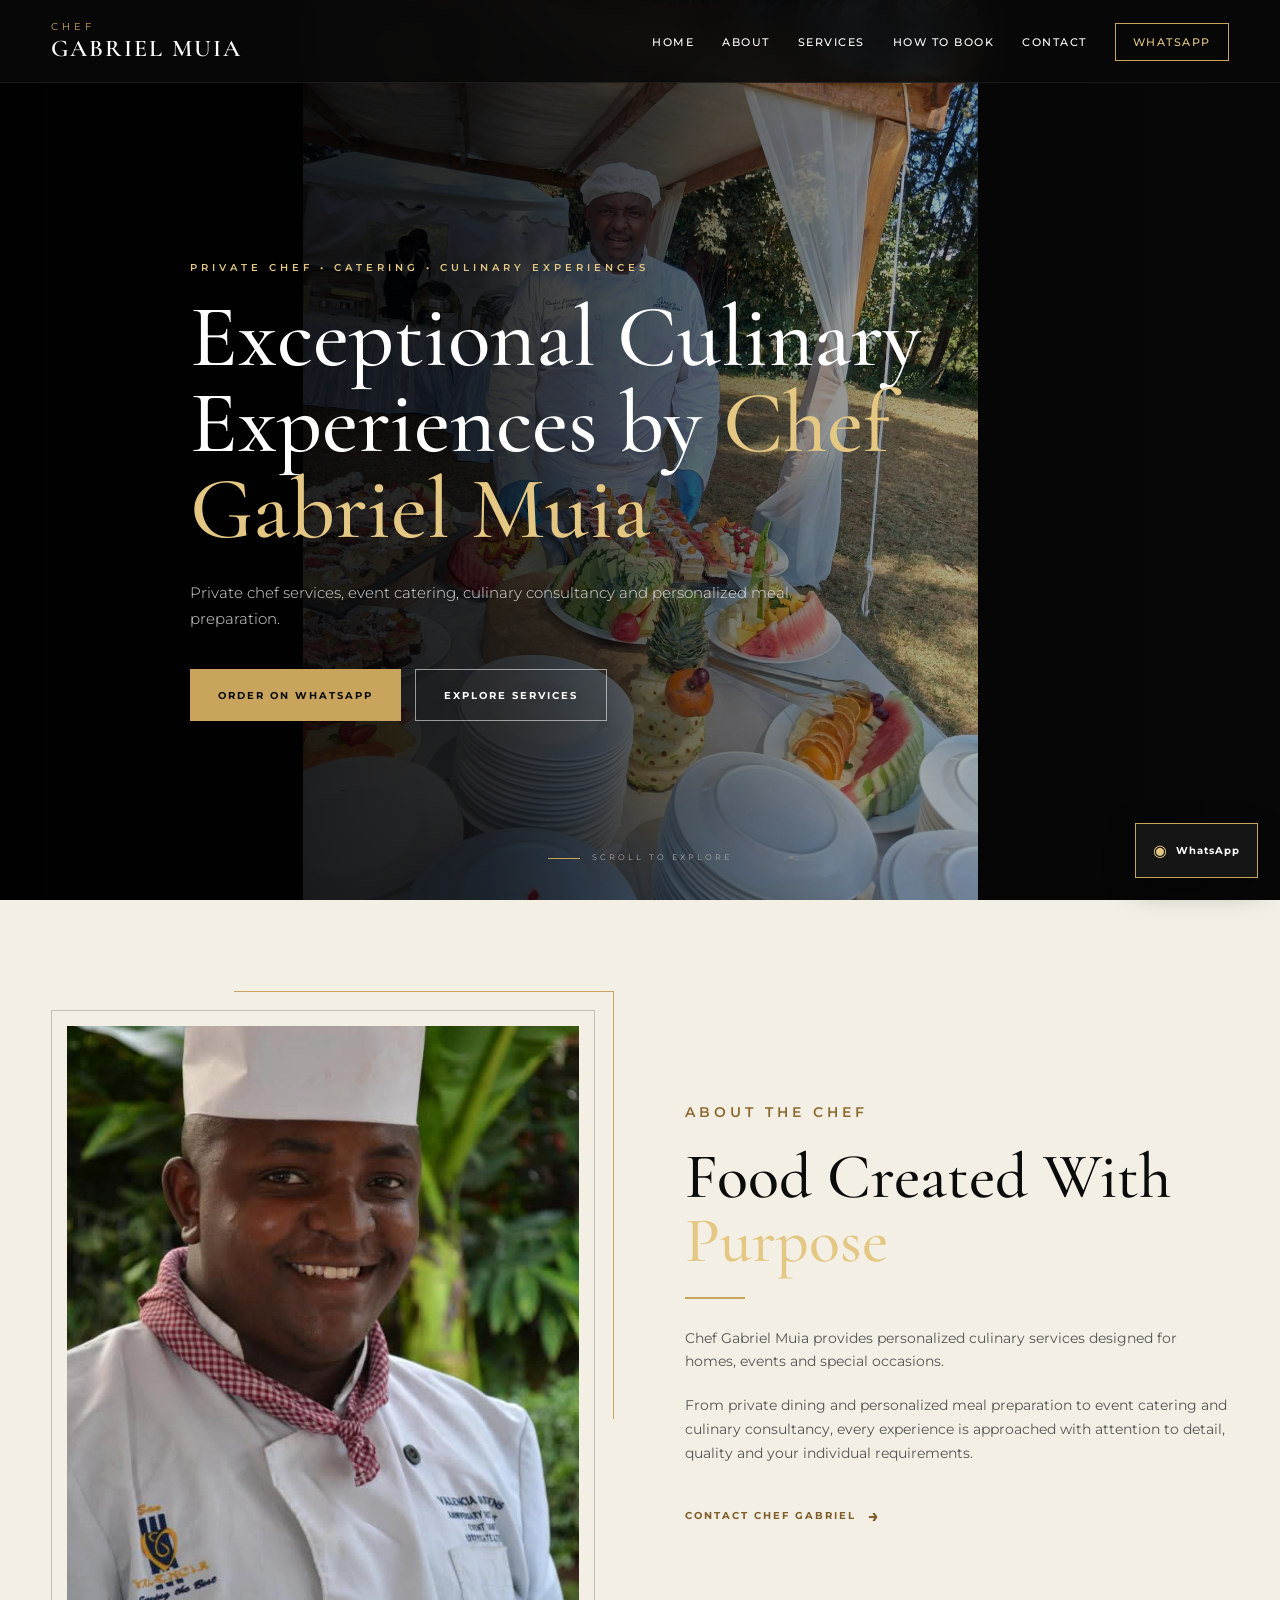
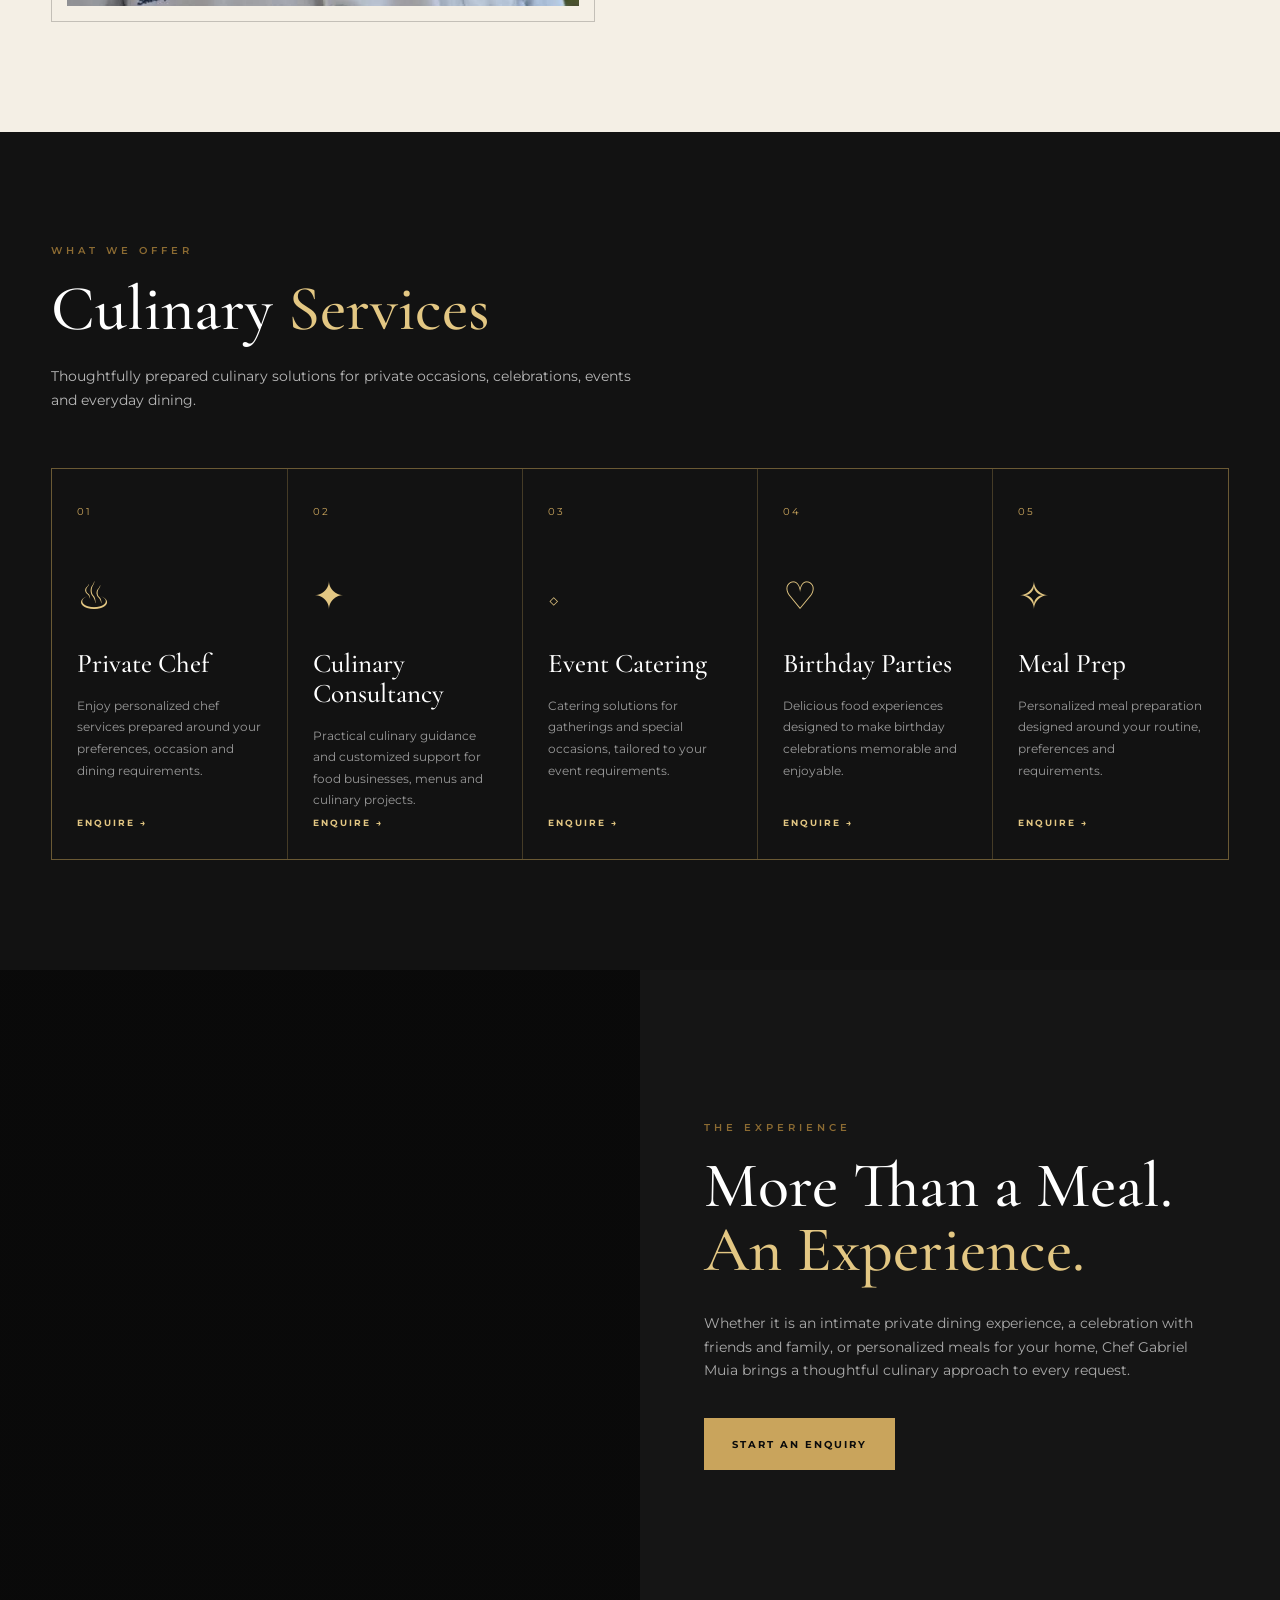
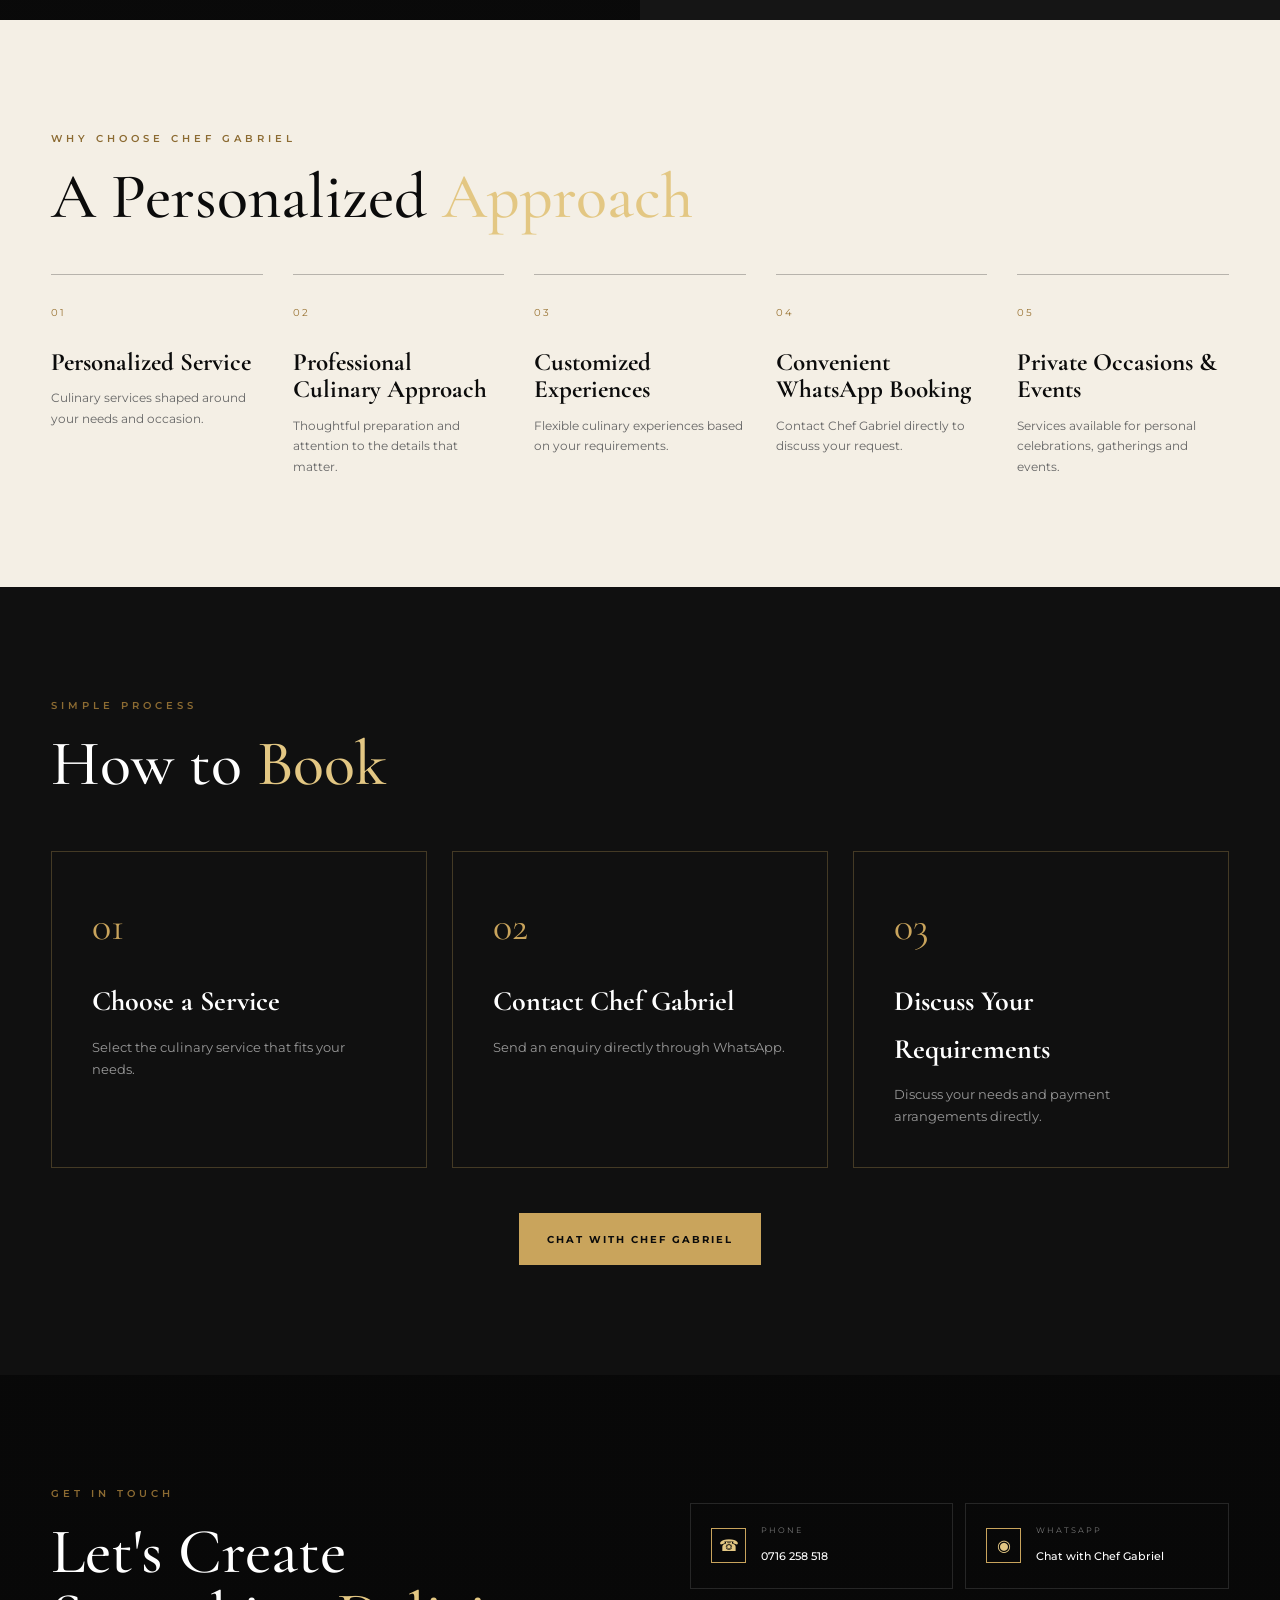
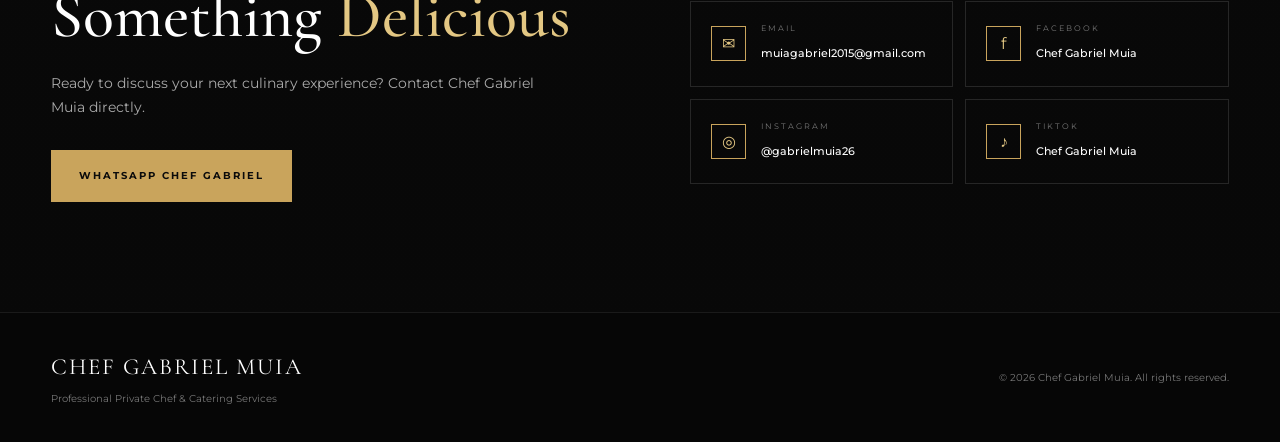
==== index.html @ 77386d3d "Chef Gabriel Muia website" ====
<!DOCTYPE html>
<html lang="en">
<head>
    <meta charset="UTF-8">
    <meta name="viewport" content="width=device-width, initial-scale=1.0">

    <title>Chef Gabriel Muia | Private Chef & Catering Services</title>

    <meta name="description" content="Chef Gabriel Muia offers Private Chef services, Culinary Consultancy, Event Catering, Birthday Parties and personalized Meal Prep. Enquire and order directly on WhatsApp.">

    <meta name="theme-color" content="#0b0b0b">

    <link rel="preconnect" href="https://fonts.googleapis.com">
    <link rel="preconnect" href="https://fonts.gstatic.com" crossorigin>
    <link href="https://fonts.googleapis.com/css2?family=Cormorant+Garamond:wght@400;500;600;700&family=Montserrat:wght@300;400;500;600;700&display=swap" rel="stylesheet">

    <link rel="stylesheet" href="style.css">
</head>

<body>

    <!-- NAVIGATION -->
    <header class="header">
        <nav class="navbar container">

            <a href="#home" class="logo">
                <span>CHEF</span>
                <strong>GABRIEL MUIA</strong>
            </a>

            <button class="menu-toggle" id="menuToggle" aria-label="Open navigation menu">
                <span></span>
                <span></span>
                <span></span>
            </button>

            <ul class="nav-links" id="navLinks">
                <li><a href="#home">Home</a></li>
                <li><a href="#about">About</a></li>
                <li><a href="#services">Services</a></li>
                <li><a href="#booking">How to Book</a></li>
                <li><a href="#contact">Contact</a></li>
                <li>
                    <a href="https://wa.me/254716258518?text=Hello%20Chef%20Gabriel%20Muia%2C%20I%20would%20like%20to%20make%20an%20enquiry%20about%20your%20services."
                       class="nav-whatsapp"
                       target="_blank"
                       rel="noopener">
                        WhatsApp
                    </a>
                </li>
            </ul>

        </nav>
    </header>


    <!-- HERO -->
    <main>

        <section class="hero" id="home">

            <div class="hero-overlay"></div>

            <div class="hero-content container">

                <p class="eyebrow">PRIVATE CHEF • CATERING • CULINARY EXPERIENCES</p>

                <h1>Exceptional Culinary Experiences by <span>Chef Gabriel Muia</span></h1>

                <p class="hero-text">
                    Private chef services, event catering, culinary consultancy
                    and personalized meal preparation.
                </p>

                <div class="hero-buttons">

                    <a href="https://wa.me/254716258518?text=Hello%20Chef%20Gabriel%20Muia%2C%20I%20would%20like%20to%20make%20an%20enquiry%20about%20your%20services."
                       class="btn btn-gold"
                       target="_blank"
                       rel="noopener">
                        ORDER ON WHATSAPP
                    </a>

                    <a href="#services" class="btn btn-outline">
                        EXPLORE SERVICES
                    </a>

                </div>

            </div>

            <div class="scroll-indicator">
                <span></span>
                SCROLL TO EXPLORE
            </div>

        </section>


        <!-- ABOUT -->
        <section class="about section" id="about">

            <div class="container about-grid">

                <div class="about-image reveal">
                    <div class="image-frame">
                        <img
                            <img
    src="chef-gabriel.jpg"
    alt="Chef Gabriel Muia"
    loading="lazy">
                    </div>
                </div>

                <div class="about-content reveal">

                    <p class="section-label">ABOUT THE CHEF</p>

                    <h2>Food Created With <span>Purpose</span></h2>

                    <div class="gold-line"></div>

                    <p>
                        Chef Gabriel Muia provides personalized culinary services
                        designed for homes, events and special occasions.
                    </p>

                    <p>
                        From private dining and personalized meal preparation
                        to event catering and culinary consultancy, every
                        experience is approached with attention to detail,
                        quality and your individual requirements.
                    </p>

                    <a href="#contact" class="text-link">
                        CONTACT CHEF GABRIEL
                        <span>→</span>
                    </a>

                </div>

            </div>

        </section>


        <!-- SERVICES -->
        <section class="services section" id="services">

            <div class="container">

                <div class="section-heading reveal">

                    <p class="section-label">WHAT WE OFFER</p>

                    <h2>Culinary <span>Services</span></h2>

                    <p>
                        Thoughtfully prepared culinary solutions for private
                        occasions, celebrations, events and everyday dining.
                    </p>

                </div>


                <div class="services-grid">

                    <article class="service-card reveal">

                        <div class="service-number">01</div>

                        <div class="service-icon">♨</div>

                        <h3>Private Chef</h3>

                        <p>
                            Enjoy personalized chef services prepared around
                            your preferences, occasion and dining requirements.
                        </p>

                        <a href="https://wa.me/254716258518?text=Hello%20Chef%20Gabriel%20Muia%2C%20I%20am%20interested%20in%20your%20Private%20Chef%20service."
                           target="_blank"
                           rel="noopener">
                            ENQUIRE →
                        </a>

                    </article>


                    <article class="service-card reveal">

                        <div class="service-number">02</div>

                        <div class="service-icon">✦</div>

                        <h3>Culinary Consultancy</h3>

                        <p>
                            Practical culinary guidance and customized support
                            for food businesses, menus and culinary projects.
                        </p>

                        <a href="https://wa.me/254716258518?text=Hello%20Chef%20Gabriel%20Muia%2C%20I%20am%20interested%20in%20Culinary%20Consultancy."
                           target="_blank"
                           rel="noopener">
                            ENQUIRE →
                        </a>

                    </article>


                    <article class="service-card reveal">

                        <div class="service-number">03</div>

                        <div class="service-icon">◇</div>

                        <h3>Event Catering</h3>

                        <p>
                            Catering solutions for gatherings and special
                            occasions, tailored to your event requirements.
                        </p>

                        <a href="https://wa.me/254716258518?text=Hello%20Chef%20Gabriel%20Muia%2C%20I%20am%20interested%20in%20Event%20Catering."
                           target="_blank"
                           rel="noopener">
                            ENQUIRE →
                        </a>

                    </article>


                    <article class="service-card reveal">

                        <div class="service-number">04</div>

                        <div class="service-icon">♡</div>

                        <h3>Birthday Parties</h3>

                        <p>
                            Delicious food experiences designed to make birthday
                            celebrations memorable and enjoyable.
                        </p>

                        <a href="https://wa.me/254716258518?text=Hello%20Chef%20Gabriel%20Muia%2C%20I%20am%20interested%20in%20Birthday%20Party%20catering."
                           target="_blank"
                           rel="noopener">
                            ENQUIRE →
                        </a>

                    </article>


                    <article class="service-card reveal">

                        <div class="service-number">05</div>

                        <div class="service-icon">✧</div>

                        <h3>Meal Prep</h3>

                        <p>
                            Personalized meal preparation designed around your
                            routine, preferences and requirements.
                        </p>

                        <a href="https://wa.me/254716258518?text=Hello%20Chef%20Gabriel%20Muia%2C%20I%20am%20interested%20in%20Meal%20Prep."
                           target="_blank"
                           rel="noopener">
                            ENQUIRE →
                        </a>

                    </article>

                </div>

            </div>

        </section>


        <!-- FEATURE -->
        <section class="feature-section">

            <div class="feature-image"></div>

            <div class="feature-content">

                <p class="section-label">THE EXPERIENCE</p>

                <h2>More Than a Meal.<br><span>An Experience.</span></h2>

                <p>
                    Whether it is an intimate private dining experience,
                    a celebration with friends and family, or personalized
                    meals for your home, Chef Gabriel Muia brings a thoughtful
                    culinary approach to every request.
                </p>

                <a href="https://wa.me/254716258518?text=Hello%20Chef%20Gabriel%20Muia%2C%20I%20would%20like%20to%20discuss%20a%20culinary experience."
                   class="btn btn-gold"
                   target="_blank"
                   rel="noopener">
                    START AN ENQUIRY
                </a>

            </div>

        </section>


        <!-- WHY CHOOSE US -->
        <section class="why section">

            <div class="container">

                <div class="section-heading reveal">

                    <p class="section-label">WHY CHOOSE CHEF GABRIEL</p>

                    <h2>A Personalized <span>Approach</span></h2>

                </div>


                <div class="why-grid">

                    <div class="why-item reveal">
                        <span>01</span>
                        <h3>Personalized Service</h3>
                        <p>
                            Culinary services shaped around your needs and occasion.
                        </p>
                    </div>

                    <div class="why-item reveal">
                        <span>02</span>
                        <h3>Professional Culinary Approach</h3>
                        <p>
                            Thoughtful preparation and attention to the details
                            that matter.
                        </p>
                    </div>

                    <div class="why-item reveal">
                        <span>03</span>
                        <h3>Customized Experiences</h3>
                        <p>
                            Flexible culinary experiences based on your requirements.
                        </p>
                    </div>

                    <div class="why-item reveal">
                        <span>04</span>
                        <h3>Convenient WhatsApp Booking</h3>
                        <p>
                            Contact Chef Gabriel directly to discuss your request.
                        </p>
                    </div>

                    <div class="why-item reveal">
                        <span>05</span>
                        <h3>Private Occasions & Events</h3>
                        <p>
                            Services available for personal celebrations,
                            gatherings and events.
                        </p>
                    </div>

                </div>

            </div>

        </section>


        <!-- HOW TO BOOK -->
        <section class="booking section" id="booking">

            <div class="container">

                <div class="section-heading reveal">

                    <p class="section-label">SIMPLE PROCESS</p>

                    <h2>How to <span>Book</span></h2>

                </div>


                <div class="booking-grid">

                    <div class="booking-step reveal">
                        <div class="step-number">01</div>
                        <h3>Choose a Service</h3>
                        <p>Select the culinary service that fits your needs.</p>
                    </div>

                    <div class="booking-step reveal">
                        <div class="step-number">02</div>
                        <h3>Contact Chef Gabriel</h3>
                        <p>Send an enquiry directly through WhatsApp.</p>
                    </div>

                    <div class="booking-step reveal">
                        <div class="step-number">03</div>
                        <h3>Discuss Your Requirements</h3>
                        <p>Discuss your needs and payment arrangements directly.</p>
                    </div>

                </div>


                <div class="booking-action reveal">

                    <a href="https://wa.me/254716258518?text=Hello%20Chef%20Gabriel%20Muia%2C%20I%20would%20like%20to%20make%20an%20enquiry%20about%20your%20services."
                       class="btn btn-gold"
                       target="_blank"
                       rel="noopener">
                        CHAT WITH CHEF GABRIEL
                    </a>

                </div>

            </div>

        </section>


        <!-- CONTACT -->
        <section class="contact section" id="contact">

            <div class="container contact-grid">

                <div class="contact-intro reveal">

                    <p class="section-label">GET IN TOUCH</p>

                    <h2>Let's Create Something <span>Delicious</span></h2>

                    <p>
                        Ready to discuss your next culinary experience?
                        Contact Chef Gabriel Muia directly.
                    </p>

                    <a href="https://wa.me/254716258518?text=Hello%20Chef%20Gabriel%20Muia%2C%20I%20would%20like%20to%20make%20an%20enquiry%20about%20your%20services."
                       class="btn btn-gold"
                       target="_blank"
                       rel="noopener">
                        WHATSAPP CHEF GABRIEL
                    </a>

                </div>


                <div class="contact-details reveal">

                    <a href="tel:0716258518" class="contact-item">
                        <span class="contact-icon">☎</span>
                        <div>
                            <small>PHONE</small>
                            <strong>0716 258 518</strong>
                        </div>
                    </a>

                    <a href="https://wa.me/254716258518"
                       target="_blank"
                       rel="noopener"
                       class="contact-item">
                        <span class="contact-icon">◉</span>
                        <div>
                            <small>WHATSAPP</small>
                            <strong>Chat with Chef Gabriel</strong>
                        </div>
                    </a>

                    <a href="mailto:muiagabriel2015@gmail.com" class="contact-item">
                        <span class="contact-icon">✉</span>
                        <div>
                            <small>EMAIL</small>
                            <strong>muiagabriel2015@gmail.com</strong>
                        </div>
                    </a>

                    <a href="https://www.facebook.com/share/1DbX4vjW44/"
                       target="_blank"
                       rel="noopener"
                       class="contact-item">
                        <span class="contact-icon">f</span>
                        <div>
                            <small>FACEBOOK</small>
                            <strong>Chef Gabriel Muia</strong>
                        </div>
                    </a>

                    <a href="https://www.instagram.com/gabrielmuia26?utm_source=qr&stkn=MWZmN2hldTc5NzZldA=="
                       target="_blank"
                       rel="noopener"
                       class="contact-item">
                        <span class="contact-icon">◎</span>
                        <div>
                            <small>INSTAGRAM</small>
                            <strong>@gabrielmuia26</strong>
                        </div>
                    </a>

                    <a href="https://vm.tiktok.com/ZS9Aoj2mLnY88-QHZDI/"
                       target="_blank"
                       rel="noopener"
                       class="contact-item">
                        <span class="contact-icon">♪</span>
                        <div>
                            <small>TIKTOK</small>
                            <strong>Chef Gabriel Muia</strong>
                        </div>
                    </a>

                </div>

            </div>

        </section>

    </main>


    <!-- FOOTER -->
    <footer class="footer">

        <div class="container footer-content">

            <div>
                <div class="footer-logo">CHEF GABRIEL MUIA</div>
                <p>Professional Private Chef & Catering Services</p>
            </div>

            <p>
                © <span id="year"></span> Chef Gabriel Muia. All rights reserved.
            </p>

        </div>

    </footer>


    <!-- FLOATING WHATSAPP -->
    <a href="https://wa.me/254716258518?text=Hello%20Chef%20Gabriel%20Muia%2C%20I%20would%20like%20to%20make%20an%20enquiry%20about%20your%20services."
       class="floating-whatsapp"
       target="_blank"
       rel="noopener"
       aria-label="Chat with Chef Gabriel Muia on WhatsApp">
        <span>◉</span>
        <strong>WhatsApp</strong>
    </a>


    <script src="script.js"></script>

</body>
</html>
---- style.css ----
/* =========================================
   CHEF GABRIEL MUIA
   PREMIUM WEBSITE STYLES
========================================= */

:root {
    --black: #0b0b0b;
    --dark: #121212;
    --dark-soft: #1b1b1b;
    --gold: #c9a45c;
    --gold-light: #e3c783;
    --cream: #f4efe5;
    --white: #ffffff;
    --grey: #b8b8b8;
    --border: rgba(201, 164, 92, 0.28);

    --heading: "Cormorant Garamond", Georgia, serif;
    --body: "Montserrat", Arial, sans-serif;

    --container: 1180px;
}

/* =========================================
   RESET
========================================= */

* {
    margin: 0;
    padding: 0;
    box-sizing: border-box;
}

html {
    scroll-behavior: smooth;
}

body {
    background: var(--black);
    color: var(--white);
    font-family: var(--body);
    line-height: 1.7;
    overflow-x: hidden;
}

img {
    display: block;
    width: 100%;
}

a {
    color: inherit;
    text-decoration: none;
}

button {
    font-family: inherit;
}

.container {
    width: min(92%, var(--container));
    margin: 0 auto;
}

.section {
    padding: 110px 0;
}

/* =========================================
   HEADER
========================================= */

.header {
    position: fixed;
    top: 0;
    left: 0;
    width: 100%;
    z-index: 1000;
    background: rgba(8, 8, 8, 0.88);
    border-bottom: 1px solid rgba(255, 255, 255, 0.08);
    backdrop-filter: blur(15px);
}

.navbar {
    min-height: 82px;
    display: flex;
    align-items: center;
    justify-content: space-between;
}

.logo {
    display: flex;
    flex-direction: column;
    line-height: 1;
    letter-spacing: 2px;
}

.logo span {
    color: var(--gold);
    font-size: 10px;
    letter-spacing: 4px;
    margin-bottom: 5px;
}

.logo strong {
    font-family: var(--heading);
    font-size: 24px;
    font-weight: 600;
}

.nav-links {
    list-style: none;
    display: flex;
    align-items: center;
    gap: 28px;
}

.nav-links a {
    font-size: 11px;
    font-weight: 500;
    letter-spacing: 1.5px;
    text-transform: uppercase;
    transition: 0.3s ease;
}

.nav-links a:hover {
    color: var(--gold-light);
}

.nav-links .nav-whatsapp {
    border: 1px solid var(--gold);
    color: var(--gold-light);
    padding: 11px 17px;
}

.nav-links .nav-whatsapp:hover {
    background: var(--gold);
    color: var(--black);
}

.menu-toggle {
    display: none;
    width: 42px;
    height: 42px;
    background: transparent;
    border: 1px solid var(--border);
    cursor: pointer;
    padding: 10px;
}

.menu-toggle span {
    display: block;
    height: 2px;
    background: var(--gold);
    margin: 5px 0;
}

/* =========================================
   HERO
========================================= */
.hero {
    min-height: 100vh;
    position: relative;
    display: flex;
    align-items: center;
    background:
        linear-gradient(
            90deg,
            rgba(0, 0, 0, 0.95) 0%,
            rgba(0, 0, 0, 0.82) 38%,
            rgba(0, 0, 0, 0.35) 70%,
            rgba(0, 0, 0, 0.15) 100%
        ),
        url("chef-gabriel-hero.jpg") center center / contain no-repeat,
        #080808;
}
}

.hero-overlay {
    position: absolute;
    inset: 0;
    background:
        radial-gradient(
            circle at 70% 50%,
            rgba(201, 164, 92, 0.08),
            transparent 40%
        );
}

.hero-content {
    position: relative;
    z-index: 2;
    padding-top: 80px;
    max-width: 900px;
}

.eyebrow,
.section-label {
    color: var(--gold-light);
    font-size: 10px;
    font-weight: 600;
    letter-spacing: 4px;
    text-transform: uppercase;
    margin-bottom: 18px;
}

.hero h1 {
    max-width: 850px;
    font-family: var(--heading);
    font-size: clamp(48px, 7vw, 88px);
    font-weight: 500;
    line-height: 0.98;
    margin-bottom: 28px;
}

.hero h1 span,
.section-heading span,
.about-content h2 span,
.feature-content h2 span,
.contact-intro h2 span {
    color: var(--gold-light);
}

.hero-text {
    max-width: 620px;
    color: #ddd;
    font-size: 15px;
    font-weight: 300;
    margin-bottom: 38px;
}

.hero-buttons {
    display: flex;
    flex-wrap: wrap;
    gap: 14px;
}

.btn {
    display: inline-flex;
    align-items: center;
    justify-content: center;
    min-height: 52px;
    padding: 0 28px;
    font-size: 10px;
    font-weight: 700;
    letter-spacing: 2px;
    transition: 0.3s ease;
}

.btn-gold {
    background: var(--gold);
    color: var(--black);
}

.btn-gold:hover {
    background: var(--gold-light);
    transform: translateY(-2px);
}

.btn-outline {
    border: 1px solid rgba(255, 255, 255, 0.55);
    color: white;
}

.btn-outline:hover {
    border-color: var(--gold);
    color: var(--gold-light);
}

.scroll-indicator {
    position: absolute;
    bottom: 35px;
    left: 50%;
    transform: translateX(-50%);
    font-size: 8px;
    letter-spacing: 3px;
    color: #aaa;
    display: flex;
    align-items: center;
    gap: 12px;
}

.scroll-indicator span {
    width: 32px;
    height: 1px;
    background: var(--gold);
}

/* =========================================
   ABOUT
========================================= */

.about {
    background: var(--cream);
    color: var(--black);
}

.about-grid {
    display: grid;
    grid-template-columns: 1fr 1fr;
    gap: 90px;
    align-items: center;
}

.about-image {
    position: relative;
}

.image-frame {
    position: relative;
    padding: 15px;
    border: 1px solid rgba(0, 0, 0, 0.2);
}

.image-frame::after {
    content: "";
    position: absolute;
    top: -20px;
    right: -20px;
    width: 70%;
    height: 70%;
    border-top: 1px solid var(--gold);
    border-right: 1px solid var(--gold);
    z-index: 0;
}

.image-frame img {
    height: 580px;
    object-fit: cover;
    position: relative;
    z-index: 1;
}

.about-content {
    position: relative;
    z-index: 2;
}

.about-content .section-label,
.section-label {
    color: #8c6b32;
}

.about-content h2,
.section-heading h2,
.contact-intro h2 {
    font-family: var(--heading);
    font-size: clamp(42px, 5vw, 68px);
    font-weight: 500;
    line-height: 1;
    margin-bottom: 24px;
}

.gold-line {
    width: 60px;
    height: 2px;
    background: var(--gold);
    margin-bottom: 28px;
}

.about-content p {
    max-width: 560px;
    color: #555;
    font-size: 14px;
    margin-bottom: 20px;
}

.text-link {
    display: inline-flex;
    gap: 12px;
    align-items: center;
    margin-top: 15px;
    color: #7d5d29;
    font-size: 10px;
    font-weight: 700;
    letter-spacing: 2px;
}

.text-link span {
    font-size: 18px;
    transition: 0.3s ease;
}

.text-link:hover span {
    transform: translateX(6px);
}

/* =========================================
   SERVICES
========================================= */

.services {
    background: var(--dark);
}

.section-heading {
    max-width: 700px;
    margin-bottom: 55px;
}

.section-heading > p:last-child {
    color: var(--grey);
    font-size: 14px;
    max-width: 600px;
}

.services-grid {
    display: grid;
    grid-template-columns: repeat(5, 1fr);
    gap: 1px;
    background: var(--border);
    border: 1px solid var(--border);
}

.service-card {
    position: relative;
    min-height: 390px;
    padding: 34px 25px;
    background: var(--dark);
    transition: 0.4s ease;
    overflow: hidden;
}

.service-card::before {
    content: "";
    position: absolute;
    left: 0;
    bottom: 0;
    width: 100%;
    height: 3px;
    background: var(--gold);
    transform: scaleX(0);
    transform-origin: left;
    transition: 0.4s ease;
}

.service-card:hover {
    background: #202020;
    transform: translateY(-7px);
}

.service-card:hover::before {
    transform: scaleX(1);
}

.service-number {
    color: var(--gold);
    font-size: 10px;
    letter-spacing: 2px;
}

.service-icon {
    font-family: var(--heading);
    color: var(--gold-light);
    font-size: 38px;
    margin: 45px 0 20px;
}

.service-card h3 {
    font-family: var(--heading);
    font-size: 27px;
    font-weight: 500;
    line-height: 1.1;
    margin-bottom: 16px;
}

.service-card p {
    color: #999;
    font-size: 12px;
    line-height: 1.8;
}

.service-card a {
    position: absolute;
    left: 25px;
    bottom: 28px;
    color: var(--gold-light);
    font-size: 9px;
    font-weight: 700;
    letter-spacing: 2px;
}

/* =========================================
   FEATURE
========================================= */

.feature-section {
    min-height: 650px;
    display: grid;
    grid-template-columns: 1fr 1fr;
}

.feature-image {
    min-height: 650px;
    background:
        linear-gradient(
            rgba(0, 0, 0, 0.15),
            rgba(0, 0, 0, 0.15)
        ),
        url("https://images.unsplash.com/photo-1547592180-85f173990554?auto=format&fit=crop&w=1400&q=85")
        center/cover no-repeat;
}

.feature-content {
    background: #151515;
    padding: 100px 10%;
    display: flex;
    flex-direction: column;
    align-items: flex-start;
    justify-content: center;
}

.feature-content h2 {
    font-family: var(--heading);
    font-size: clamp(44px, 5vw, 70px);
    line-height: 1;
    font-weight: 500;
    margin-bottom: 30px;
}

.feature-content > p:not(.section-label) {
    color: #aaa;
    max-width: 530px;
    font-size: 14px;
    margin-bottom: 35px;
}

/* =========================================
   WHY CHOOSE US
========================================= */

.why {
    background: var(--cream);
    color: var(--black);
}

.why .section-heading {
    margin-bottom: 45px;
}

.why-grid {
    display: grid;
    grid-template-columns: repeat(5, 1fr);
    gap: 30px;
}

.why-item {
    border-top: 1px solid rgba(0, 0, 0, 0.25);
    padding-top: 22px;
}

.why-item span {
    color: #9b7535;
    font-size: 10px;
    letter-spacing: 2px;
}

.why-item h3 {
    font-family: var(--heading);
    font-size: 25px;
    line-height: 1.1;
    margin: 25px 0 12px;
}

.why-item p {
    color: #666;
    font-size: 12px;
}

/* =========================================
   BOOKING
========================================= */

.booking {
    background: #101010;
}

.booking-grid {
    display: grid;
    grid-template-columns: repeat(3, 1fr);
    gap: 25px;
}

.booking-step {
    border: 1px solid var(--border);
    padding: 40px;
    min-height: 230px;
    transition: 0.3s ease;
}

.booking-step:hover {
    border-color: var(--gold);
    transform: translateY(-5px);
}

.step-number {
    color: var(--gold);
    font-family: var(--heading);
    font-size: 40px;
    margin-bottom: 18px;
}

.booking-step h3 {
    font-family: var(--heading);
    font-size: 28px;
    margin-bottom: 10px;
}

.booking-step p {
    color: #999;
    font-size: 13px;
}

.booking-action {
    margin-top: 45px;
    text-align: center;
}

/* =========================================
   CONTACT
========================================= */

.contact {
    background:
        linear-gradient(
            rgba(8, 8, 8, 0.93),
            rgba(8, 8, 8, 0.97)
        ),
        url("https://images.unsplash.com/photo-1517248135467-4c7edcad34c4?auto=format&fit=crop&w=1800&q=85")
        center/cover;
}

.contact-grid {
    display: grid;
    grid-template-columns: 1fr 1fr;
    gap: 100px;
    align-items: center;
}

.contact-intro > p:not(.section-label) {
    max-width: 500px;
    color: #aaa;
    font-size: 14px;
    margin-bottom: 30px;
}

.contact-details {
    display: grid;
    grid-template-columns: 1fr 1fr;
    gap: 12px;
}

.contact-item {
    display: flex;
    gap: 15px;
    align-items: center;
    padding: 20px;
    border: 1px solid rgba(255, 255, 255, 0.12);
    transition: 0.3s ease;
}

.contact-item:hover {
    border-color: var(--gold);
    background: rgba(201, 164, 92, 0.05);
}

.contact-icon {
    width: 35px;
    height: 35px;
    border: 1px solid var(--gold);
    display: flex;
    align-items: center;
    justify-content: center;
    color: var(--gold-light);
    flex-shrink: 0;
}

.contact-item small {
    display: block;
    color: #777;
    font-size: 8px;
    letter-spacing: 2px;
    margin-bottom: 3px;
}

.contact-item strong {
    font-size: 11px;
    font-weight: 500;
    word-break: break-word;
}

/* =========================================
   FOOTER
========================================= */

.footer {
    background: #060606;
    border-top: 1px solid rgba(255, 255, 255, 0.08);
    padding: 35px 0;
}

.footer-content {
    display: flex;
    justify-content: space-between;
    align-items: center;
    gap: 20px;
}

.footer-logo {
    font-family: var(--heading);
    font-size: 23px;
    letter-spacing: 2px;
}

.footer p {
    color: #777;
    font-size: 10px;
}

.footer-logo + p {
    margin-top: 3px;
}

/* =========================================
   FLOATING WHATSAPP
========================================= */

.floating-whatsapp {
    position: fixed;
    right: 22px;
    bottom: 22px;
    z-index: 999;
    display: flex;
    align-items: center;
    gap: 9px;
    padding: 13px 17px;
    background: #151515;
    border: 1px solid var(--gold);
    color: white;
    box-shadow: 0 10px 30px rgba(0, 0, 0, 0.35);
    transition: 0.3s ease;
}

.floating-whatsapp span {
    color: var(--gold-light);
}

.floating-whatsapp strong {
    font-size: 10px;
    letter-spacing: 1px;
}

.floating-whatsapp:hover {
    background: var(--gold);
    color: var(--black);
    transform: translateY(-3px);
}

/* =========================================
   ANIMATIONS
========================================= */

.reveal {
    opacity: 0;
    transform: translateY(30px);
    transition:
        opacity 0.8s ease,
        transform 0.8s ease;
}

.reveal.active {
    opacity: 1;
    transform: translateY(0);
}

/* =========================================
   TABLET
========================================= */

@media (max-width: 1050px) {

    .nav-links {
        gap: 16px;
    }

    .services-grid {
        grid-template-columns: repeat(3, 1fr);
    }

    .why-grid {
        grid-template-columns: repeat(3, 1fr);
    }

    .about-grid,
    .contact-grid {
        gap: 50px;
    }

}

/* =========================================
   MOBILE
========================================= */

@media (max-width: 760px) {

    .section {
        padding: 75px 0;
    }

    .navbar {
        min-height: 70px;
    }

    .menu-toggle {
        display: block;
    }

    .nav-links {
        position: absolute;
        top: 70px;
        left: 0;
        width: 100%;
        padding: 25px;
        background: rgba(10, 10, 10, 0.98);
        border-bottom: 1px solid var(--border);
        display: none;
        flex-direction: column;
        align-items: stretch;
        gap: 0;
    }

    .nav-links.active {
        display: flex;
    }

    .nav-links li {
        border-bottom: 1px solid rgba(255, 255, 255, 0.08);
    }

    .nav-links a {
        display: block;
        padding: 15px 5px;
    }

    .nav-links .nav-whatsapp {
        text-align: center;
        margin-top: 12px;
    }

    .hero {
        min-height: 100svh;
        background-position: 60% center;
    }

    .hero-content {
        padding-top: 70px;
    }

    .hero h1 {
        font-size: clamp(48px, 14vw, 72px);
    }

    .hero-text {
        font-size: 13px;
    }

    .hero-buttons {
        flex-direction: column;
        align-items: stretch;
    }

    .btn {
        width: 100%;
    }

    .scroll-indicator {
        display: none;
    }

    .about-grid,
    .contact-grid {
        grid-template-columns: 1fr;
    }

    .about-image {
        margin-bottom: 20px;
    }

    .image-frame img {
        height: 450px;
    }

    .services-grid {
        grid-template-columns: 1fr;
    }

    .service-card {
        min-height: 350px;
    }

    .feature-section {
        grid-template-columns: 1fr;
    }

    .feature-image {
        min-height: 450px;
    }

    .feature-content {
        padding: 75px 7%;
    }

    .why-grid {
        grid-template-columns: 1fr;
        gap: 35px;
    }

    .booking-grid {
        grid-template-columns: 1fr;
    }

    .contact-details {
        grid-template-columns: 1fr;
    }

    .footer-content {
        flex-direction: column;
        align-items: flex-start;
    }

    .floating-whatsapp {
        right: 14px;
        bottom: 14px;
    }

}

/* =========================================
   SMALL MOBILE
========================================= */

@media (max-width: 420px) {

    .logo strong {
        font-size: 20px;
    }

    .hero h1 {
        font-size: 47px;
    }

    .about-content h2,
    .section-heading h2,
    .contact-intro h2 {
        font-size: 48px;
    }

    .feature-content h2 {
        font-size: 48px;
    }

    .floating-whatsapp strong {
        display: none;
    }

}
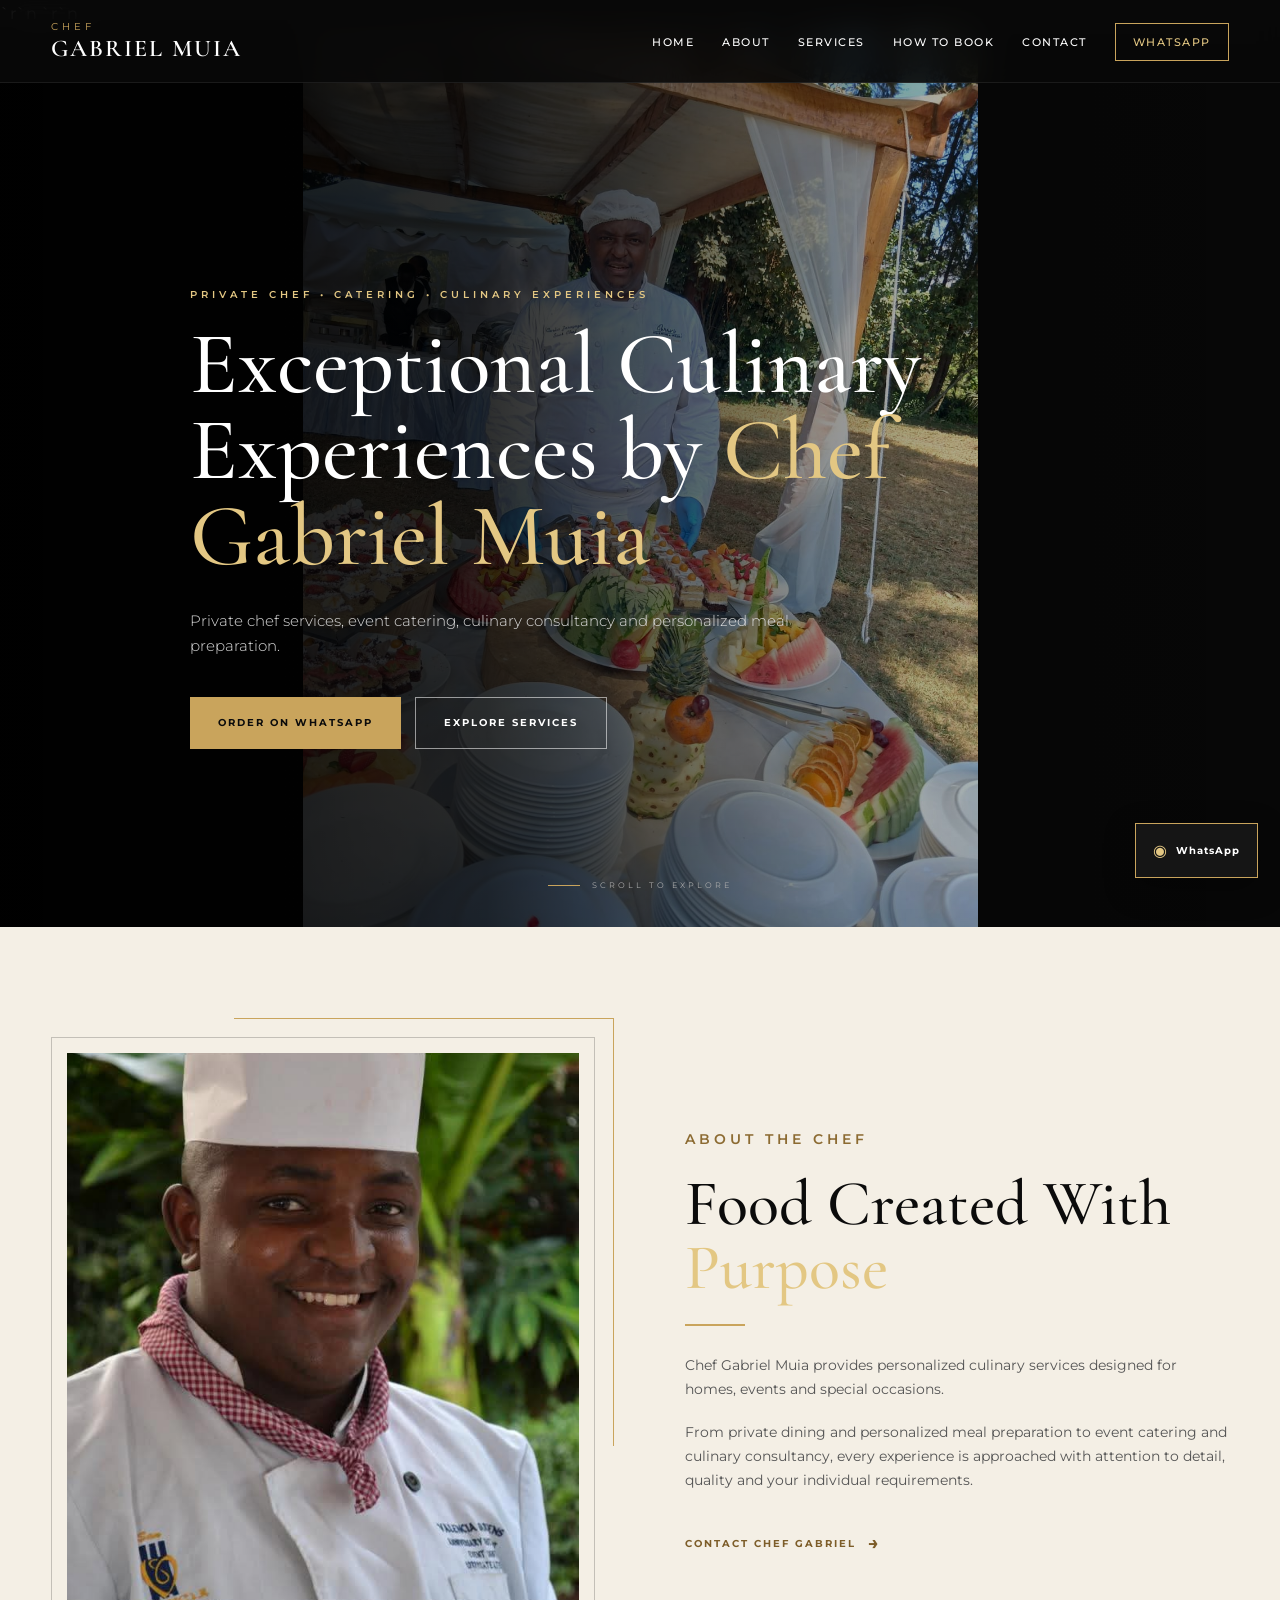
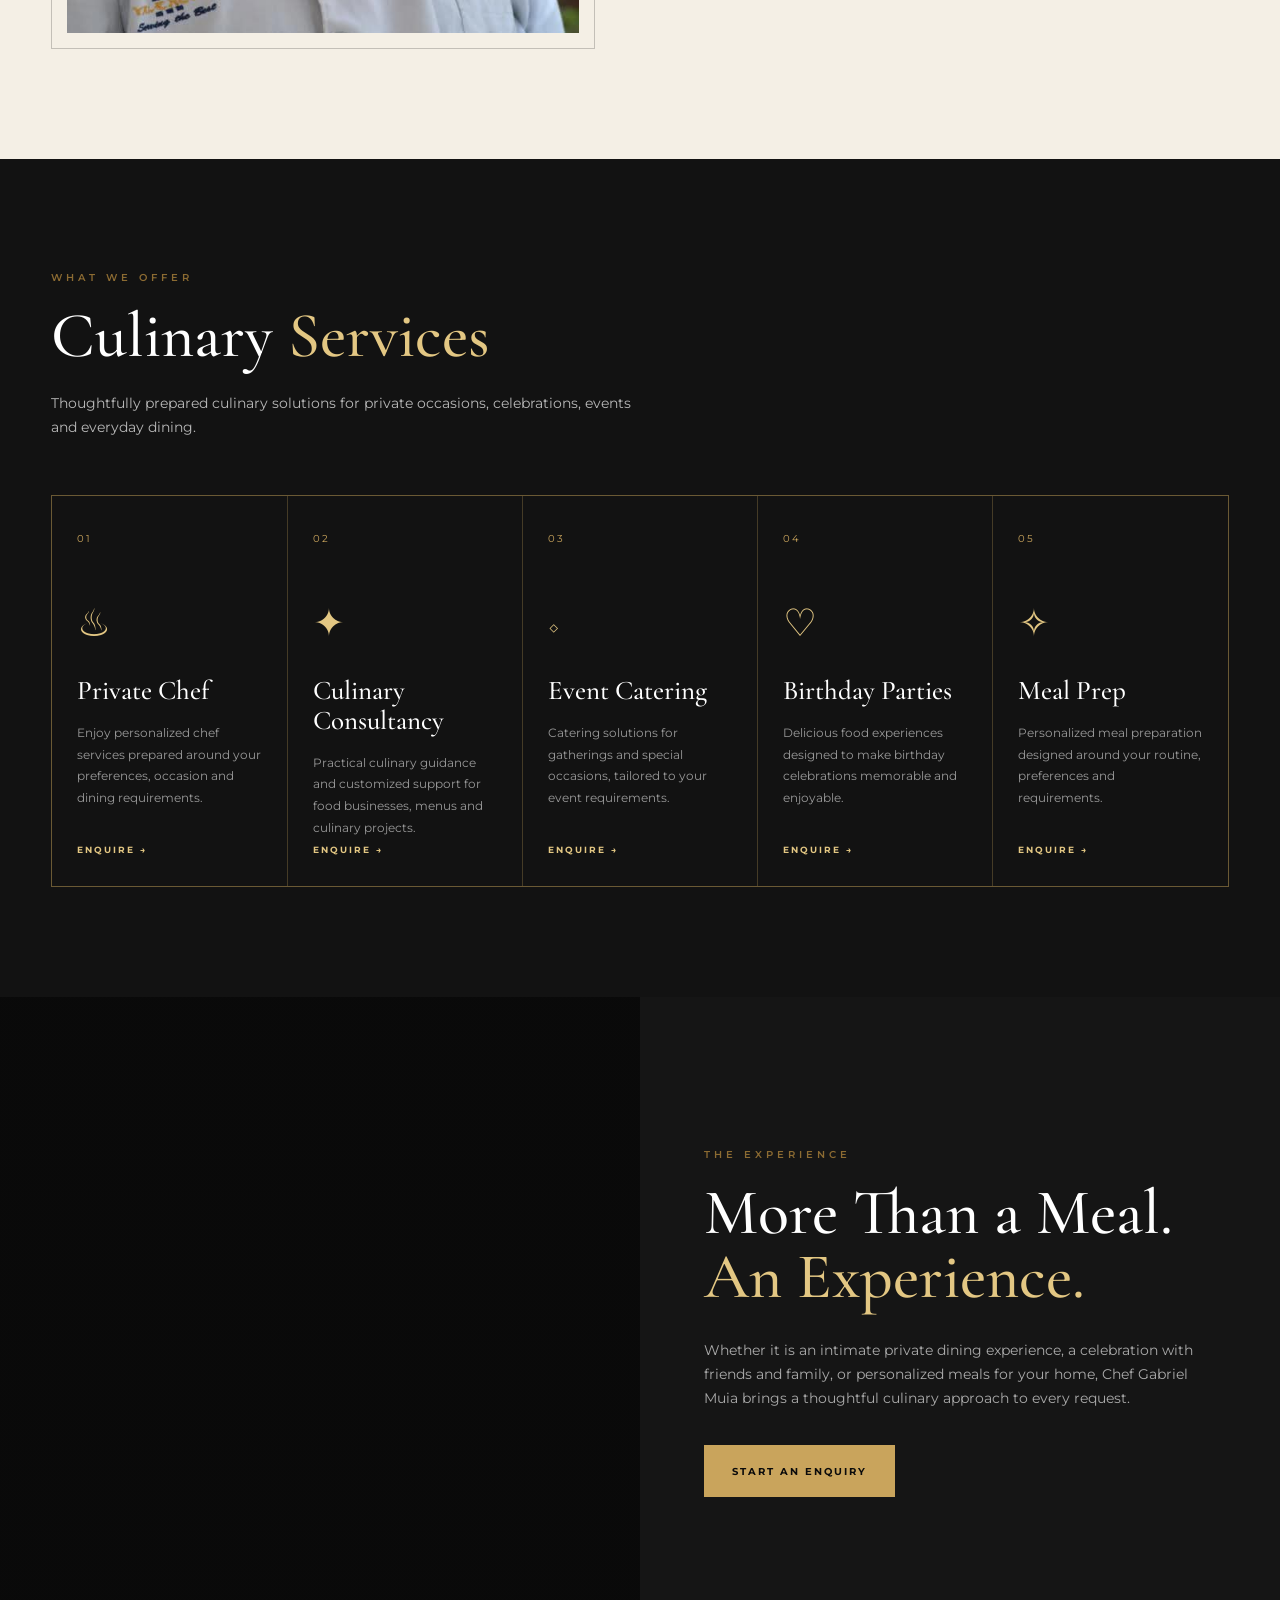
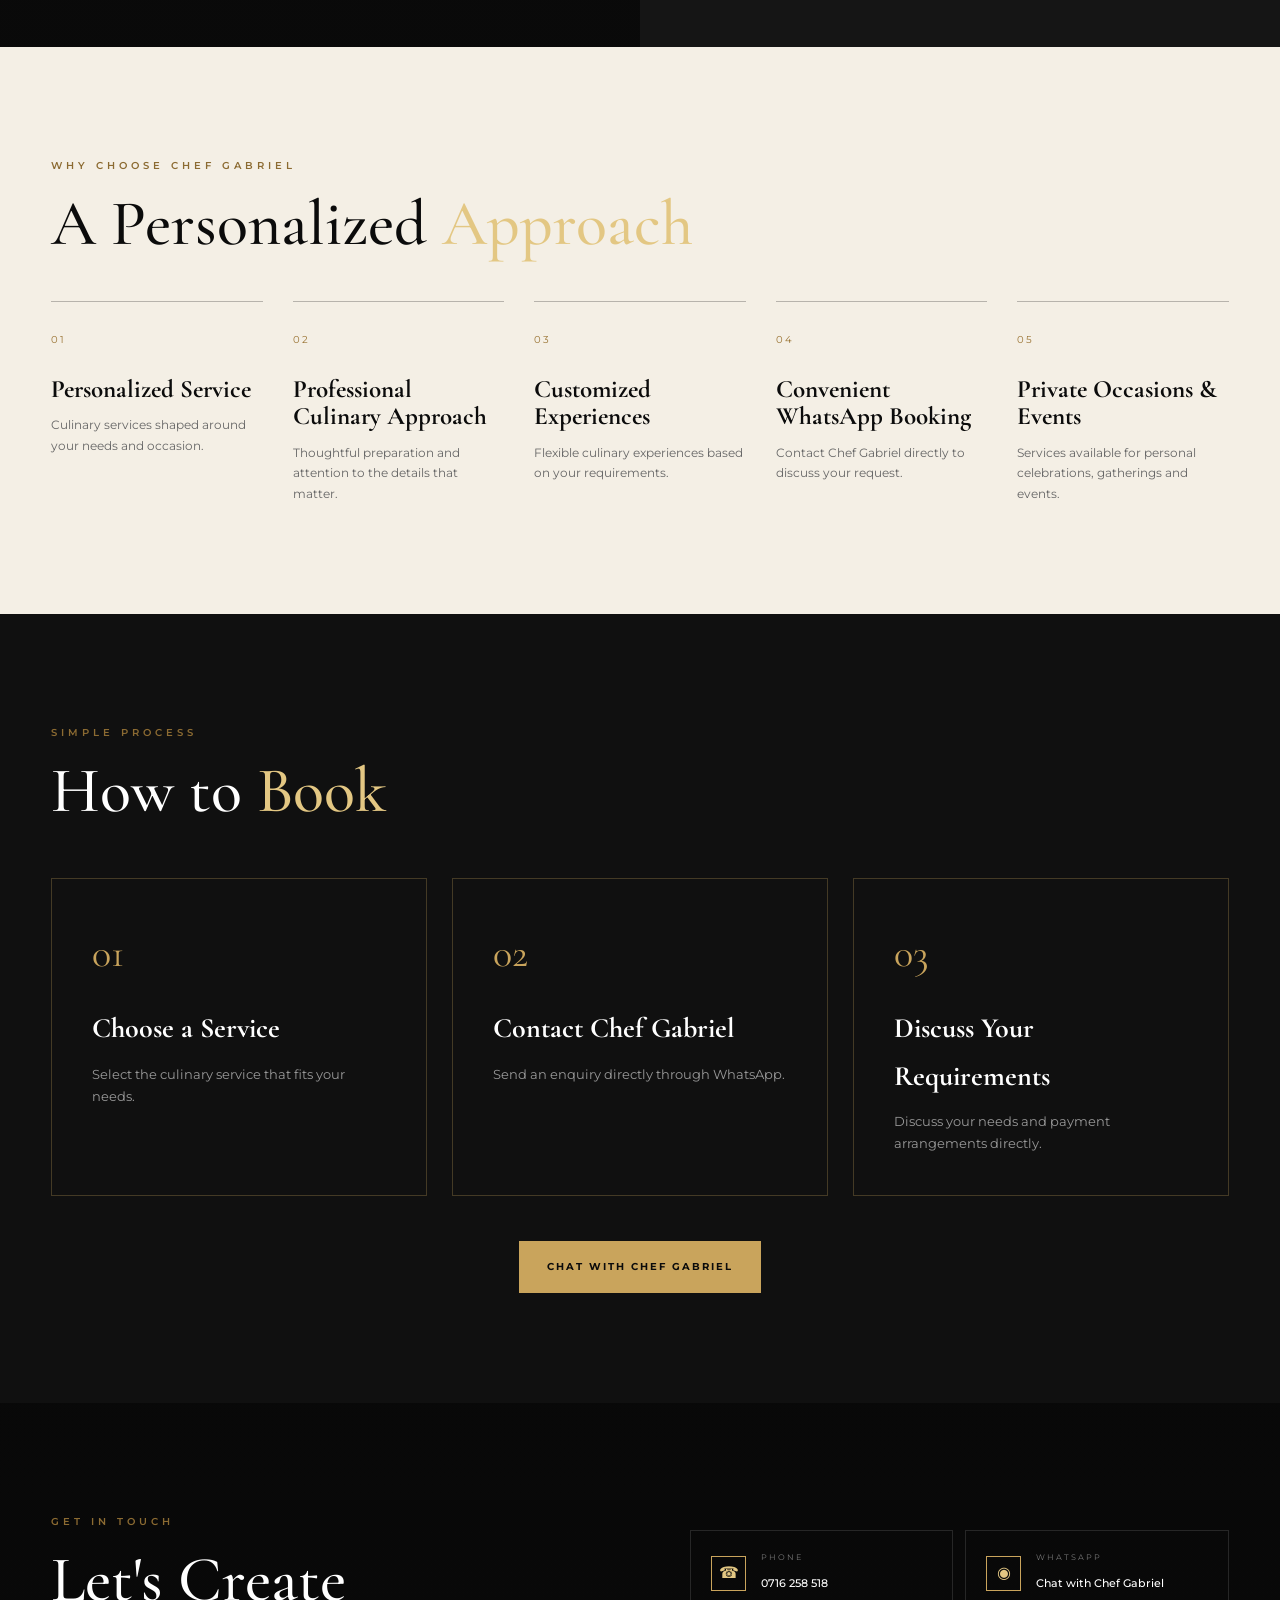
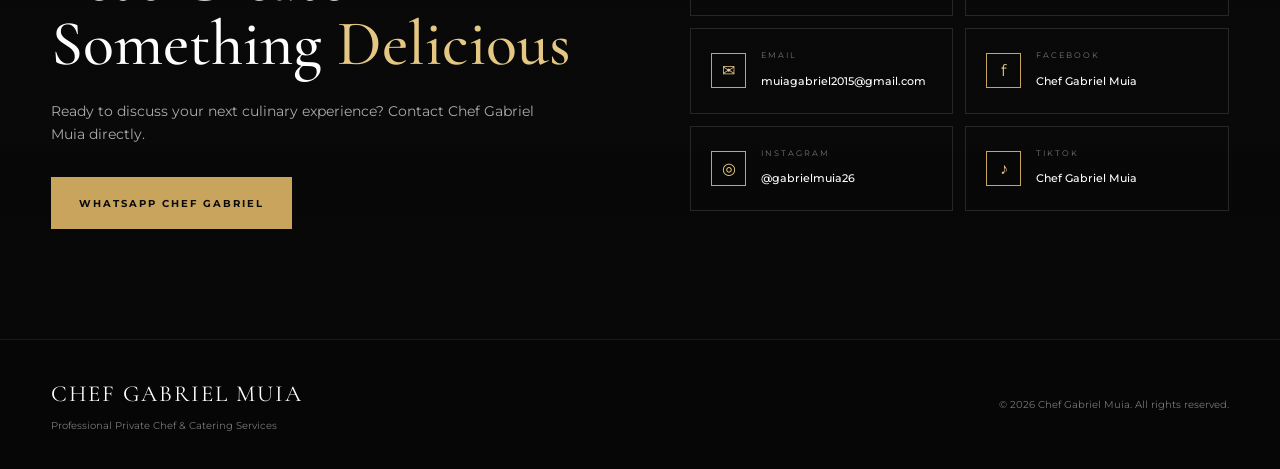
==== commit cccd227b: "Strengthen Chef Gabriel Muia SEO" ====
--- a/index.html
+++ b/index.html
@@ -1,12 +1,12 @@
-<!DOCTYPE html>
+﻿<!DOCTYPE html>
 <html lang="en">
 <head>
     <meta charset="UTF-8">
     <meta name="viewport" content="width=device-width, initial-scale=1.0">
 
-    <title>Chef Gabriel Muia | Private Chef & Catering Services</title>
-
-    <meta name="description" content="Chef Gabriel Muia offers Private Chef services, Culinary Consultancy, Event Catering, Birthday Parties and personalized Meal Prep. Enquire and order directly on WhatsApp.">
+    <title>Chef Gabriel Muia | Private Chef, Catering & Meal Prep in Nairobi</title>
+
+    <meta name="description" content="Chef Gabriel Muia offers private chef services, event catering, culinary consultancy, birthday party catering and personalized meal preparation in Nairobi, Kenya. Contact Chef Gabriel Muia on WhatsApp to discuss your requirements.">`r`n    <meta name="keywords" content="Chef Gabriel Muia, private chef Nairobi, private chef Kenya, catering Nairobi, event catering Nairobi, culinary consultancy Nairobi, birthday catering Nairobi, meal prep Nairobi">`r`n    <link rel="canonical" href="https://dominiczachez-del.github.io/chef-gabriel-muia/">
 
     <meta name="theme-color" content="#0b0b0b">
 
@@ -15,6 +15,30 @@
     <link href="https://fonts.googleapis.com/css2?family=Cormorant+Garamond:wght@400;500;600;700&family=Montserrat:wght@300;400;500;600;700&display=swap" rel="stylesheet">
 
     <link rel="stylesheet" href="style.css">
+    <script type="application/ld+json">
+    {
+      "@context": "https://schema.org",
+      "@type": "ProfessionalService",
+      "name": "Chef Gabriel Muia",
+      "url": "https://dominiczachez-del.github.io/chef-gabriel-muia/",
+      "image": "https://dominiczachez-del.github.io/chef-gabriel-muia/chef-gabriel-hero.jpg",
+      "telephone": "+254716258518",
+      "email": "muiagabriel2015@gmail.com",
+      "description": "Private chef services, event catering, culinary consultancy, birthday parties and personalized meal preparation.",
+      "serviceType": [
+        "Private Chef",
+        "Culinary Consultancy",
+        "Event Catering",
+        "Birthday Parties",
+        "Meal Prep"
+      ],
+      "sameAs": [
+        "https://www.facebook.com/share/1DbX4vjW44/",
+        "https://www.instagram.com/gabrielmuia26?utm_source=qr&stkn=MWZmN2hldTc5NzZldA==",
+        "https://vm.tiktok.com/ZS9Aoj2mLnY88-QHZDI/"
+      ]
+    }
+    </script>
 </head>
 
 <body>
@@ -559,4 +583,4 @@
     <script src="script.js"></script>
 
 </body>
-</html>+</html>
